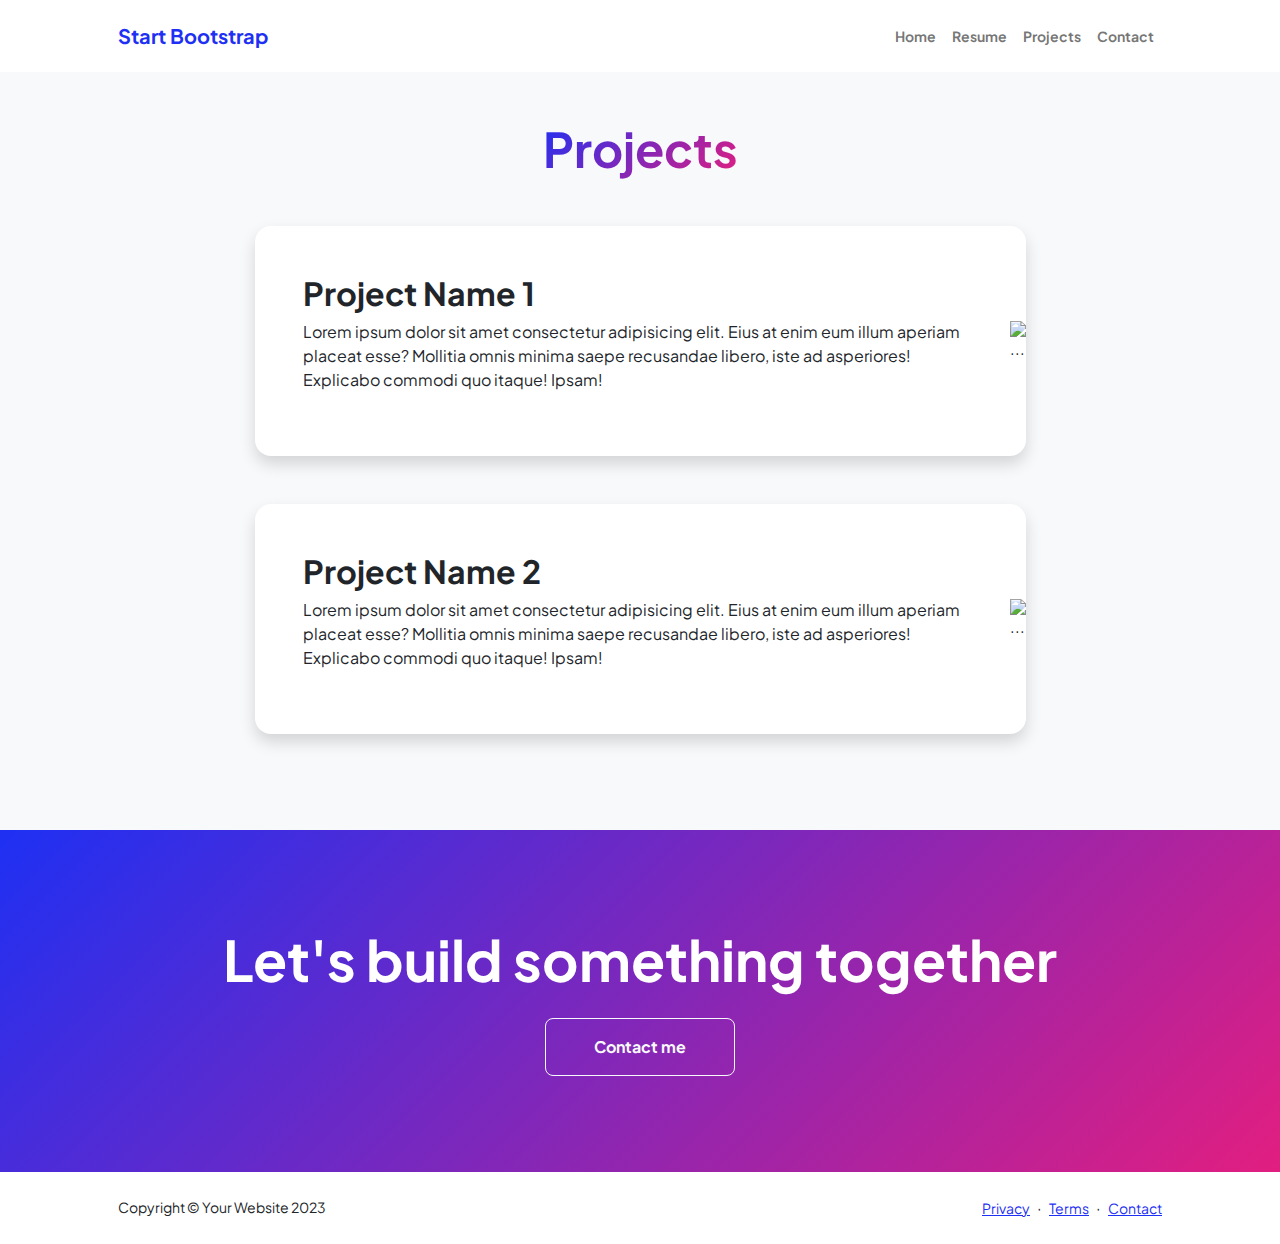
==== projects.html @ a29de32e "done" ====
<!DOCTYPE html>
<html lang="en">
    <head>
        <meta charset="utf-8" />
        <meta name="viewport" content="width=device-width, initial-scale=1, shrink-to-fit=no" />
        <meta name="description" content="" />
        <meta name="author" content="" />
        <title>Modern Business - Start Bootstrap Template</title>
        <!-- Favicon-->
        <link rel="icon" type="image/x-icon" href="assets/favicon.ico" />
        <!-- Custom Google font-->
        <link rel="preconnect" href="https://fonts.googleapis.com" />
        <link rel="preconnect" href="https://fonts.gstatic.com" crossorigin />
        <link href="https://fonts.googleapis.com/css2?family=Plus+Jakarta+Sans:wght@100;200;300;400;500;600;700;800;900&amp;display=swap" rel="stylesheet" />
        <!-- Bootstrap icons-->
        <link href="https://cdn.jsdelivr.net/npm/bootstrap-icons@1.8.1/font/bootstrap-icons.css" rel="stylesheet" />
        <!-- Core theme CSS (includes Bootstrap)-->
        <link href="css/styles.css" rel="stylesheet" />
    </head>
    <body class="d-flex flex-column h-100 bg-light">
        <main class="flex-shrink-0">
            <!-- Navigation-->
            <nav class="navbar navbar-expand-lg navbar-light bg-white py-3">
                <div class="container px-5">
                    <a class="navbar-brand" href="index.html"><span class="fw-bolder text-primary">Start Bootstrap</span></a>
                    <button class="navbar-toggler" type="button" data-bs-toggle="collapse" data-bs-target="#navbarSupportedContent" aria-controls="navbarSupportedContent" aria-expanded="false" aria-label="Toggle navigation"><span class="navbar-toggler-icon"></span></button>
                    <div class="collapse navbar-collapse" id="navbarSupportedContent">
                        <ul class="navbar-nav ms-auto mb-2 mb-lg-0 small fw-bolder">
                            <li class="nav-item"><a class="nav-link" href="index.html">Home</a></li>
                            <li class="nav-item"><a class="nav-link" href="resume.html">Resume</a></li>
                            <li class="nav-item"><a class="nav-link" href="projects.html">Projects</a></li>
                            <li class="nav-item"><a class="nav-link" href="contact.html">Contact</a></li>
                        </ul>
                    </div>
                </div>
            </nav>
            <!-- Projects Section-->
            <section class="py-5">
                <div class="container px-5 mb-5">
                    <div class="text-center mb-5">
                        <h1 class="display-5 fw-bolder mb-0"><span class="text-gradient d-inline">Projects</span></h1>
                    </div>
                    <div class="row gx-5 justify-content-center">
                        <div class="col-lg-11 col-xl-9 col-xxl-8">
                            <!-- Project Card 1-->
                            <div class="card overflow-hidden shadow rounded-4 border-0 mb-5">
                                <div class="card-body p-0">
                                    <div class="d-flex align-items-center">
                                        <div class="p-5">
                                            <h2 class="fw-bolder">Project Name 1</h2>
                                            <p>Lorem ipsum dolor sit amet consectetur adipisicing elit. Eius at enim eum illum aperiam placeat esse? Mollitia omnis minima saepe recusandae libero, iste ad asperiores! Explicabo commodi quo itaque! Ipsam!</p>
                                        </div>
                                        <img class="img-fluid" src="https://dummyimage.com/300x400/343a40/6c757d" alt="..." />
                                    </div>
                                </div>
                            </div>
                            <!-- Project Card 2-->
                            <div class="card overflow-hidden shadow rounded-4 border-0">
                                <div class="card-body p-0">
                                    <div class="d-flex align-items-center">
                                        <div class="p-5">
                                            <h2 class="fw-bolder">Project Name 2</h2>
                                            <p>Lorem ipsum dolor sit amet consectetur adipisicing elit. Eius at enim eum illum aperiam placeat esse? Mollitia omnis minima saepe recusandae libero, iste ad asperiores! Explicabo commodi quo itaque! Ipsam!</p>
                                        </div>
                                        <img class="img-fluid" src="https://dummyimage.com/300x400/343a40/6c757d" alt="..." />
                                    </div>
                                </div>
                            </div>
                        </div>
                    </div>
                </div>
            </section>
            <!-- Call to action section-->
            <section class="py-5 bg-gradient-primary-to-secondary text-white">
                <div class="container px-5 my-5">
                    <div class="text-center">
                        <h2 class="display-4 fw-bolder mb-4">Let's build something together</h2>
                        <a class="btn btn-outline-light btn-lg px-5 py-3 fs-6 fw-bolder" href="contact.html">Contact me</a>
                    </div>
                </div>
            </section>
        </main>
        <!-- Footer-->
        <footer class="bg-white py-4 mt-auto">
            <div class="container px-5">
                <div class="row align-items-center justify-content-between flex-column flex-sm-row">
                    <div class="col-auto"><div class="small m-0">Copyright &copy; Your Website 2023</div></div>
                    <div class="col-auto">
                        <a class="small" href="#!">Privacy</a>
                        <span class="mx-1">&middot;</span>
                        <a class="small" href="#!">Terms</a>
                        <span class="mx-1">&middot;</span>
                        <a class="small" href="#!">Contact</a>
                    </div>
                </div>
            </div>
        </footer>
        <!-- Bootstrap core JS-->
        <script src="https://cdn.jsdelivr.net/npm/bootstrap@5.2.3/dist/js/bootstrap.bundle.min.js"></script>
        <!-- Core theme JS-->
        <script src="js/scripts.js"></script>
    </body>
</html>
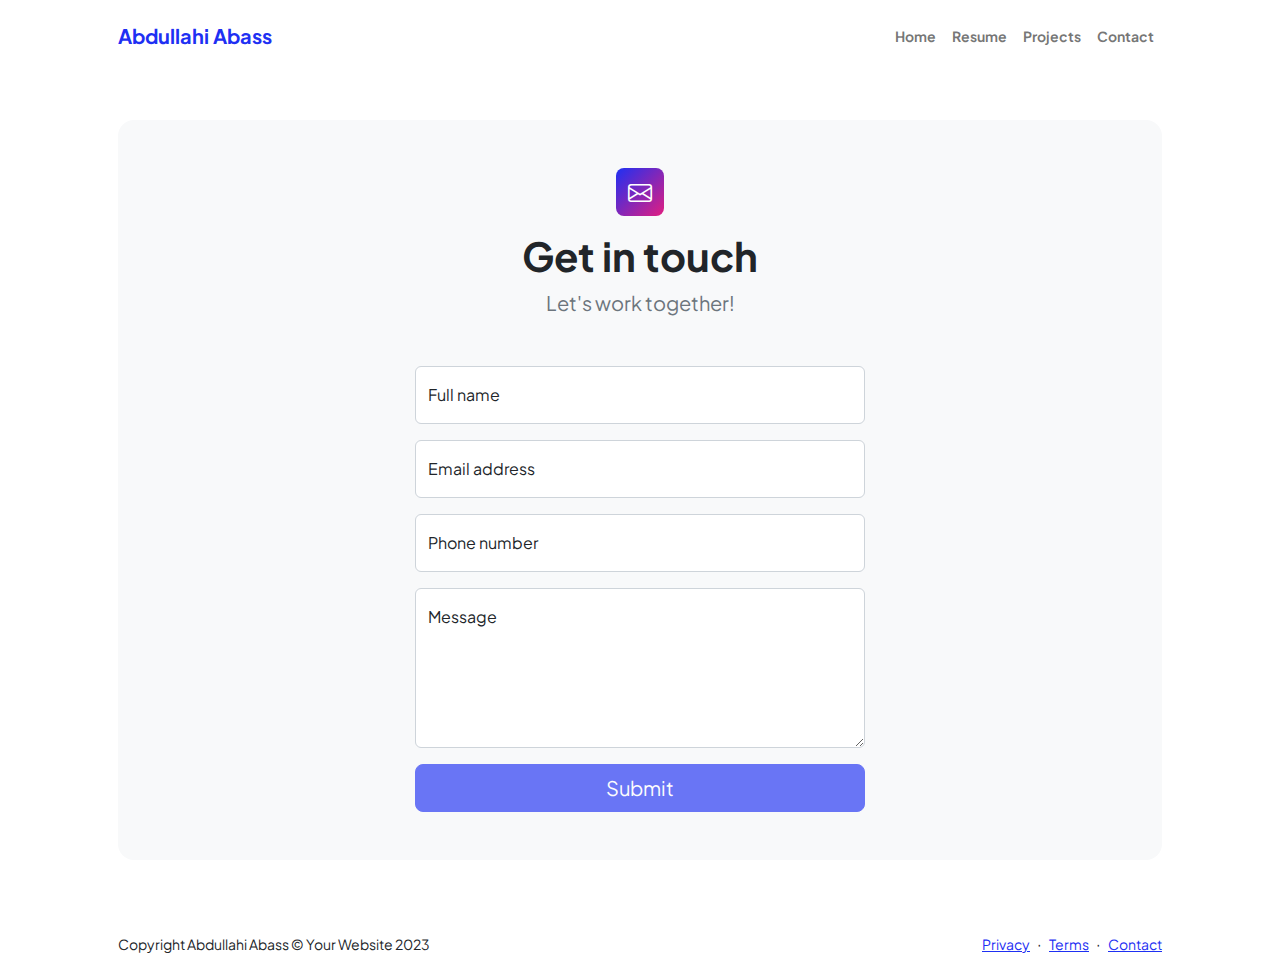
==== commit e2b539ce: "Update projects.html" ====
--- a/projects.html
+++ b/projects.html
@@ -3,9 +3,9 @@
     <head>
         <meta charset="utf-8" />
         <meta name="viewport" content="width=device-width, initial-scale=1, shrink-to-fit=no" />
-        <meta name="description" content="" />
-        <meta name="author" content="" />
-        <title>Modern Business - Start Bootstrap Template</title>
+        <meta name="description" content />
+        <meta name="author" content />
+        <title>Abdullahi Abass</title>
         <!-- Favicon-->
         <link rel="icon" type="image/x-icon" href="assets/favicon.ico" />
         <!-- Custom Google font-->
@@ -17,12 +17,12 @@
         <!-- Core theme CSS (includes Bootstrap)-->
         <link href="css/styles.css" rel="stylesheet" />
     </head>
-    <body class="d-flex flex-column h-100 bg-light">
+    <body class="d-flex flex-column">
         <main class="flex-shrink-0">
             <!-- Navigation-->
             <nav class="navbar navbar-expand-lg navbar-light bg-white py-3">
                 <div class="container px-5">
-                    <a class="navbar-brand" href="index.html"><span class="fw-bolder text-primary">Start Bootstrap</span></a>
+                    <a class="navbar-brand" href="index.html"><span class="fw-bolder text-primary">Abdullahi Abass</span></a>
                     <button class="navbar-toggler" type="button" data-bs-toggle="collapse" data-bs-target="#navbarSupportedContent" aria-controls="navbarSupportedContent" aria-expanded="false" aria-label="Toggle navigation"><span class="navbar-toggler-icon"></span></button>
                     <div class="collapse navbar-collapse" id="navbarSupportedContent">
                         <ul class="navbar-nav ms-auto mb-2 mb-lg-0 small fw-bolder">
@@ -34,48 +34,73 @@
                     </div>
                 </div>
             </nav>
-            <!-- Projects Section-->
+            <!-- Page content-->
             <section class="py-5">
-                <div class="container px-5 mb-5">
-                    <div class="text-center mb-5">
-                        <h1 class="display-5 fw-bolder mb-0"><span class="text-gradient d-inline">Projects</span></h1>
-                    </div>
-                    <div class="row gx-5 justify-content-center">
-                        <div class="col-lg-11 col-xl-9 col-xxl-8">
-                            <!-- Project Card 1-->
-                            <div class="card overflow-hidden shadow rounded-4 border-0 mb-5">
-                                <div class="card-body p-0">
-                                    <div class="d-flex align-items-center">
-                                        <div class="p-5">
-                                            <h2 class="fw-bolder">Project Name 1</h2>
-                                            <p>Lorem ipsum dolor sit amet consectetur adipisicing elit. Eius at enim eum illum aperiam placeat esse? Mollitia omnis minima saepe recusandae libero, iste ad asperiores! Explicabo commodi quo itaque! Ipsam!</p>
+                <div class="container px-5">
+                    <!-- Contact form-->
+                    <div class="bg-light rounded-4 py-5 px-4 px-md-5">
+                        <div class="text-center mb-5">
+                            <div class="feature bg-primary bg-gradient-primary-to-secondary text-white rounded-3 mb-3"><i class="bi bi-envelope"></i></div>
+                            <h1 class="fw-bolder">Get in touch</h1>
+                            <p class="lead fw-normal text-muted mb-0">Let's work together!</p>
+                        </div>
+                        <div class="row gx-5 justify-content-center">
+                            <div class="col-lg-8 col-xl-6">
+                                <!-- * * * * * * * * * * * * * * *-->
+                                <!-- * * SB Forms Contact Form * *-->
+                                <!-- * * * * * * * * * * * * * * *-->
+                                <!-- This form is pre-integrated with SB Forms.-->
+                                <!-- To make this form functional, sign up at-->
+                                <!-- https://startbootstrap.com/solution/contact-forms-->
+                                <!-- to get an API token!-->
+                                <form id="contactForm" data-sb-form-api-token="API_TOKEN">
+                                    <!-- Name input-->
+                                    <div class="form-floating mb-3">
+                                        <input class="form-control" id="name" type="text" placeholder="Enter your name..." data-sb-validations="required" />
+                                        <label for="name">Full name</label>
+                                        <div class="invalid-feedback" data-sb-feedback="name:required">A name is required.</div>
+                                    </div>
+                                    <!-- Email address input-->
+                                    <div class="form-floating mb-3">
+                                        <input class="form-control" id="email" type="email" placeholder="name@example.com" data-sb-validations="required,email" />
+                                        <label for="email">Email address</label>
+                                        <div class="invalid-feedback" data-sb-feedback="email:required">An email is required.</div>
+                                        <div class="invalid-feedback" data-sb-feedback="email:email">Email is not valid.</div>
+                                    </div>
+                                    <!-- Phone number input-->
+                                    <div class="form-floating mb-3">
+                                        <input class="form-control" id="phone" type="tel" placeholder="(123) 456-7890" data-sb-validations="required" />
+                                        <label for="phone">Phone number</label>
+                                        <div class="invalid-feedback" data-sb-feedback="phone:required">A phone number is required.</div>
+                                    </div>
+                                    <!-- Message input-->
+                                    <div class="form-floating mb-3">
+                                        <textarea class="form-control" id="message" type="text" placeholder="Enter your message here..." style="height: 10rem" data-sb-validations="required"></textarea>
+                                        <label for="message">Message</label>
+                                        <div class="invalid-feedback" data-sb-feedback="message:required">A message is required.</div>
+                                    </div>
+                                    <!-- Submit success message-->
+                                    <!---->
+                                    <!-- This is what your users will see when the form-->
+                                    <!-- has successfully submitted-->
+                                    <div class="d-none" id="submitSuccessMessage">
+                                        <div class="text-center mb-3">
+                                            <div class="fw-bolder">Form submission successful!</div>
+                                            To activate this form, sign up at
+                                            <br />
+                                            <a href="">https://startbootstrap.com/solution/contact-forms</a>
                                         </div>
-                                        <img class="img-fluid" src="https://dummyimage.com/300x400/343a40/6c757d" alt="..." />
                                     </div>
-                                </div>
-                            </div>
-                            <!-- Project Card 2-->
-                            <div class="card overflow-hidden shadow rounded-4 border-0">
-                                <div class="card-body p-0">
-                                    <div class="d-flex align-items-center">
-                                        <div class="p-5">
-                                            <h2 class="fw-bolder">Project Name 2</h2>
-                                            <p>Lorem ipsum dolor sit amet consectetur adipisicing elit. Eius at enim eum illum aperiam placeat esse? Mollitia omnis minima saepe recusandae libero, iste ad asperiores! Explicabo commodi quo itaque! Ipsam!</p>
-                                        </div>
-                                        <img class="img-fluid" src="https://dummyimage.com/300x400/343a40/6c757d" alt="..." />
-                                    </div>
-                                </div>
+                                    <!-- Submit error message-->
+                                    <!---->
+                                    <!-- This is what your users will see when there is-->
+                                    <!-- an error submitting the form-->
+                                    <div class="d-none" id="submitErrorMessage"><div class="text-center text-danger mb-3">Error sending message!</div></div>
+                                    <!-- Submit Button-->
+                                    <div class="d-grid"><button class="btn btn-primary btn-lg disabled" id="submitButton" type="submit">Submit</button></div>
+                                </form>
                             </div>
                         </div>
-                    </div>
-                </div>
-            </section>
-            <!-- Call to action section-->
-            <section class="py-5 bg-gradient-primary-to-secondary text-white">
-                <div class="container px-5 my-5">
-                    <div class="text-center">
-                        <h2 class="display-4 fw-bolder mb-4">Let's build something together</h2>
-                        <a class="btn btn-outline-light btn-lg px-5 py-3 fs-6 fw-bolder" href="contact.html">Contact me</a>
                     </div>
                 </div>
             </section>
@@ -84,9 +109,9 @@
         <footer class="bg-white py-4 mt-auto">
             <div class="container px-5">
                 <div class="row align-items-center justify-content-between flex-column flex-sm-row">
-                    <div class="col-auto"><div class="small m-0">Copyright &copy; Your Website 2023</div></div>
+                    <div class="col-auto"><div class="small m-0">Copyright Abdullahi Abass &copy; Your Website 2023</div></div>
                     <div class="col-auto">
-                        <a class="small" href="#!">Privacy</a>
+                        <a class="small" href="#!">Privacy</a> 
                         <span class="mx-1">&middot;</span>
                         <a class="small" href="#!">Terms</a>
                         <span class="mx-1">&middot;</span>
@@ -99,5 +124,10 @@
         <script src="https://cdn.jsdelivr.net/npm/bootstrap@5.2.3/dist/js/bootstrap.bundle.min.js"></script>
         <!-- Core theme JS-->
         <script src="js/scripts.js"></script>
+        <!-- * * * * * * * * * * * * * * * * * * * * * * * * * * * * * * * * * * * * * * * *-->
+        <!-- * *                               SB Forms JS                               * *-->
+        <!-- * * Activate your form at https://startbootstrap.com/solution/contact-forms * *-->
+        <!-- * * * * * * * * * * * * * * * * * * * * * * * * * * * * * * * * * * * * * * * *-->
+        <script src="https://cdn.startbootstrap.com/sb-forms-latest.js"></script>
     </body>
 </html>
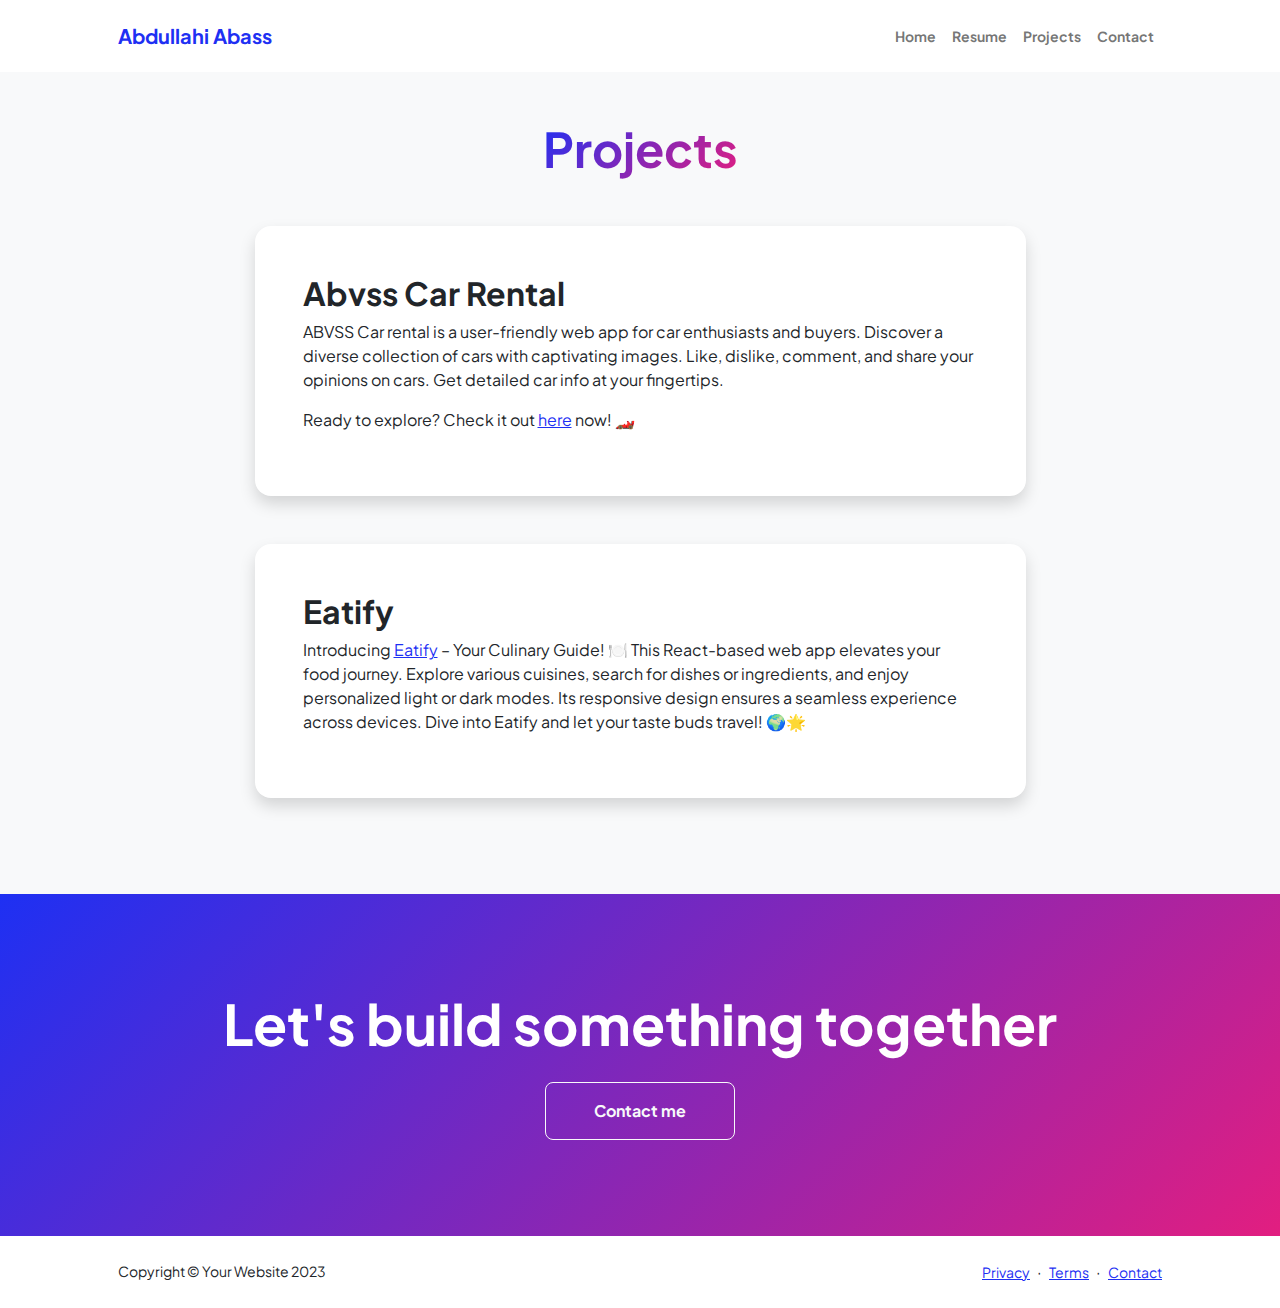
==== commit 9842d2a6: "Update projects.html" ====
--- a/projects.html
+++ b/projects.html
@@ -3,9 +3,9 @@
     <head>
         <meta charset="utf-8" />
         <meta name="viewport" content="width=device-width, initial-scale=1, shrink-to-fit=no" />
-        <meta name="description" content />
-        <meta name="author" content />
-        <title>Abdullahi Abass</title>
+        <meta name="description" content="" />
+        <meta name="author" content="" />
+        <title>Abdukllahi Abass</title>
         <!-- Favicon-->
         <link rel="icon" type="image/x-icon" href="assets/favicon.ico" />
         <!-- Custom Google font-->
@@ -17,7 +17,7 @@
         <!-- Core theme CSS (includes Bootstrap)-->
         <link href="css/styles.css" rel="stylesheet" />
     </head>
-    <body class="d-flex flex-column">
+    <body class="d-flex flex-column h-100 bg-light">
         <main class="flex-shrink-0">
             <!-- Navigation-->
             <nav class="navbar navbar-expand-lg navbar-light bg-white py-3">
@@ -34,73 +34,53 @@
                     </div>
                 </div>
             </nav>
-            <!-- Page content-->
+            <!-- Projects Section-->
             <section class="py-5">
-                <div class="container px-5">
-                    <!-- Contact form-->
-                    <div class="bg-light rounded-4 py-5 px-4 px-md-5">
-                        <div class="text-center mb-5">
-                            <div class="feature bg-primary bg-gradient-primary-to-secondary text-white rounded-3 mb-3"><i class="bi bi-envelope"></i></div>
-                            <h1 class="fw-bolder">Get in touch</h1>
-                            <p class="lead fw-normal text-muted mb-0">Let's work together!</p>
-                        </div>
-                        <div class="row gx-5 justify-content-center">
-                            <div class="col-lg-8 col-xl-6">
-                                <!-- * * * * * * * * * * * * * * *-->
-                                <!-- * * SB Forms Contact Form * *-->
-                                <!-- * * * * * * * * * * * * * * *-->
-                                <!-- This form is pre-integrated with SB Forms.-->
-                                <!-- To make this form functional, sign up at-->
-                                <!-- https://startbootstrap.com/solution/contact-forms-->
-                                <!-- to get an API token!-->
-                                <form id="contactForm" data-sb-form-api-token="API_TOKEN">
-                                    <!-- Name input-->
-                                    <div class="form-floating mb-3">
-                                        <input class="form-control" id="name" type="text" placeholder="Enter your name..." data-sb-validations="required" />
-                                        <label for="name">Full name</label>
-                                        <div class="invalid-feedback" data-sb-feedback="name:required">A name is required.</div>
+                <div class="container px-5 mb-5">
+                    <div class="text-center mb-5">
+                        <h1 class="display-5 fw-bolder mb-0"><span class="text-gradient d-inline">Projects</span></h1>
+                    </div>
+                    <div class="row gx-5 justify-content-center">
+                        <div class="col-lg-11 col-xl-9 col-xxl-8">
+                            <!-- Project Card 1-->
+                            <div class="card overflow-hidden shadow rounded-4 border-0 mb-5">
+                                <div class="card-body p-0">
+                                    <div class="d-flex align-items-center">
+                                        <div class="p-5">
+                                            <h2 class="fw-bolder">Abvss Car Rental</h2>
+     
+                                            <p>ABVSS Car rental is a user-friendly web app for car enthusiasts and buyers. Discover a diverse collection of cars with captivating images. Like, dislike, comment, and share your opinions on cars. Get detailed car info at your fingertips.</p>
+                                            
+                                            <p>Ready to explore? Check it out <a href="https://abvss-car-rental.vercel.app/" target="_blank">here</a> now! 🏎️</p>
+                                            
+                                        </div>
+
                                     </div>
-                                    <!-- Email address input-->
-                                    <div class="form-floating mb-3">
-                                        <input class="form-control" id="email" type="email" placeholder="name@example.com" data-sb-validations="required,email" />
-                                        <label for="email">Email address</label>
-                                        <div class="invalid-feedback" data-sb-feedback="email:required">An email is required.</div>
-                                        <div class="invalid-feedback" data-sb-feedback="email:email">Email is not valid.</div>
+                                </div>
+                            </div>
+                            <!-- Project Card 2-->
+                            <div class="card overflow-hidden shadow rounded-4 border-0">
+                                <div class="card-body p-0">
+                                    <div class="d-flex align-items-center">
+                                        <div class="p-5">
+                                            <h2 class="fw-bolder">Eatify</h2>
+                                            <p>Introducing <a href="https://abvss-foodie.vercel.app/" target="_blank">Eatify</a> – Your Culinary Guide! 🍽️ This React-based web app elevates your food journey. Explore various cuisines, search for dishes or ingredients, and enjoy personalized light or dark modes. Its responsive design ensures a seamless experience across devices. Dive into Eatify and let your taste buds travel! 🌍🌟</p>
+
+                                        </div>
+       
                                     </div>
-                                    <!-- Phone number input-->
-                                    <div class="form-floating mb-3">
-                                        <input class="form-control" id="phone" type="tel" placeholder="(123) 456-7890" data-sb-validations="required" />
-                                        <label for="phone">Phone number</label>
-                                        <div class="invalid-feedback" data-sb-feedback="phone:required">A phone number is required.</div>
-                                    </div>
-                                    <!-- Message input-->
-                                    <div class="form-floating mb-3">
-                                        <textarea class="form-control" id="message" type="text" placeholder="Enter your message here..." style="height: 10rem" data-sb-validations="required"></textarea>
-                                        <label for="message">Message</label>
-                                        <div class="invalid-feedback" data-sb-feedback="message:required">A message is required.</div>
-                                    </div>
-                                    <!-- Submit success message-->
-                                    <!---->
-                                    <!-- This is what your users will see when the form-->
-                                    <!-- has successfully submitted-->
-                                    <div class="d-none" id="submitSuccessMessage">
-                                        <div class="text-center mb-3">
-                                            <div class="fw-bolder">Form submission successful!</div>
-                                            To activate this form, sign up at
-                                            <br />
-                                            <a href="">https://startbootstrap.com/solution/contact-forms</a>
-                                        </div>
-                                    </div>
-                                    <!-- Submit error message-->
-                                    <!---->
-                                    <!-- This is what your users will see when there is-->
-                                    <!-- an error submitting the form-->
-                                    <div class="d-none" id="submitErrorMessage"><div class="text-center text-danger mb-3">Error sending message!</div></div>
-                                    <!-- Submit Button-->
-                                    <div class="d-grid"><button class="btn btn-primary btn-lg disabled" id="submitButton" type="submit">Submit</button></div>
-                                </form>
+                                </div>
                             </div>
                         </div>
+                    </div>
+                </div>
+            </section>
+            <!-- Call to action section-->
+            <section class="py-5 bg-gradient-primary-to-secondary text-white">
+                <div class="container px-5 my-5">
+                    <div class="text-center">
+                        <h2 class="display-4 fw-bolder mb-4">Let's build something together</h2>
+                        <a class="btn btn-outline-light btn-lg px-5 py-3 fs-6 fw-bolder" href="contact.html">Contact me</a>
                     </div>
                 </div>
             </section>
@@ -109,9 +89,9 @@
         <footer class="bg-white py-4 mt-auto">
             <div class="container px-5">
                 <div class="row align-items-center justify-content-between flex-column flex-sm-row">
-                    <div class="col-auto"><div class="small m-0">Copyright Abdullahi Abass &copy; Your Website 2023</div></div>
+                    <div class="col-auto"><div class="small m-0">Copyright &copy; Your Website 2023</div></div>
                     <div class="col-auto">
-                        <a class="small" href="#!">Privacy</a> 
+                        <a class="small" href="#!">Privacy</a>
                         <span class="mx-1">&middot;</span>
                         <a class="small" href="#!">Terms</a>
                         <span class="mx-1">&middot;</span>
@@ -124,10 +104,5 @@
         <script src="https://cdn.jsdelivr.net/npm/bootstrap@5.2.3/dist/js/bootstrap.bundle.min.js"></script>
         <!-- Core theme JS-->
         <script src="js/scripts.js"></script>
-        <!-- * * * * * * * * * * * * * * * * * * * * * * * * * * * * * * * * * * * * * * * *-->
-        <!-- * *                               SB Forms JS                               * *-->
-        <!-- * * Activate your form at https://startbootstrap.com/solution/contact-forms * *-->
-        <!-- * * * * * * * * * * * * * * * * * * * * * * * * * * * * * * * * * * * * * * * *-->
-        <script src="https://cdn.startbootstrap.com/sb-forms-latest.js"></script>
     </body>
 </html>
